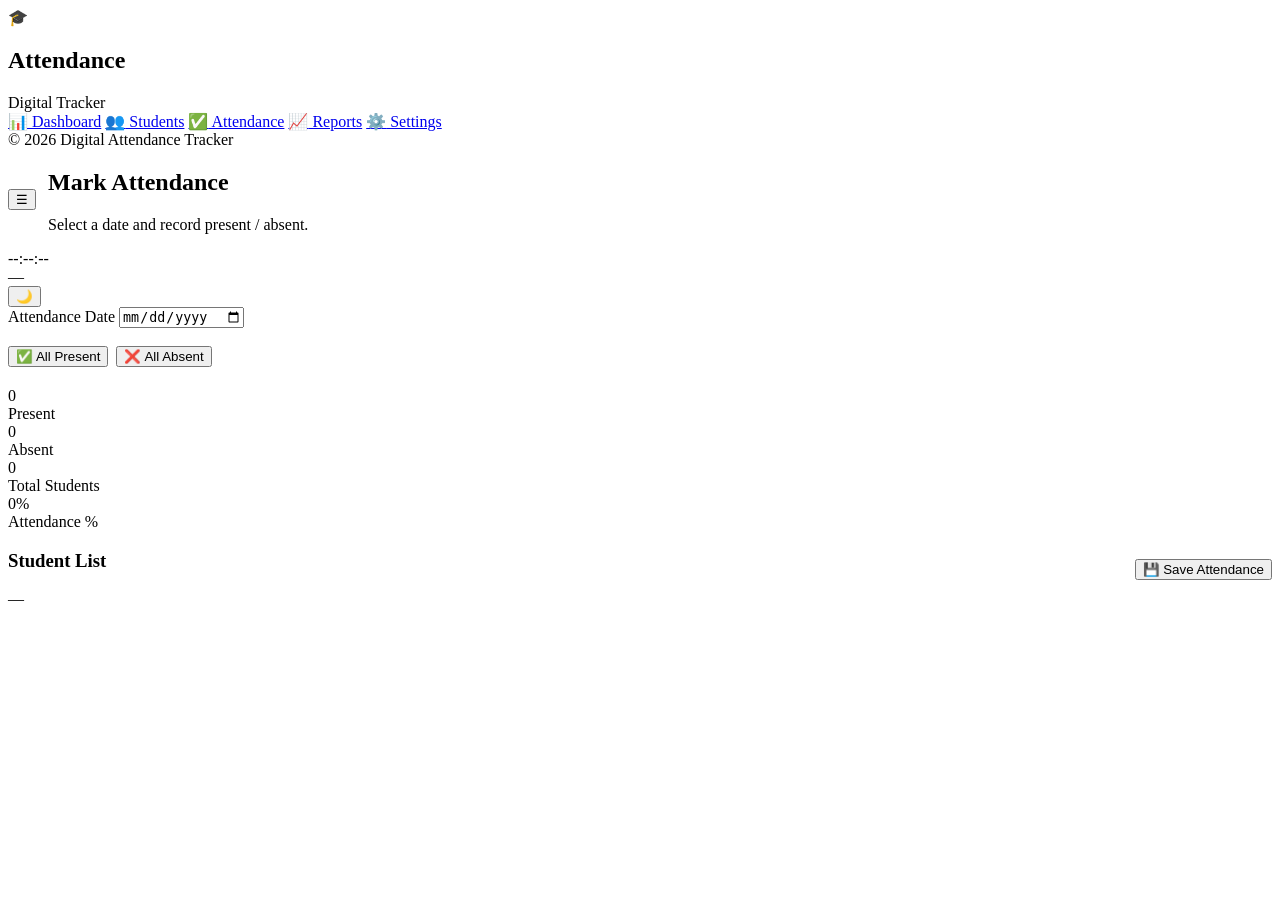
==== index.html @ 2d5b8a32 "Rename attendance.html to index.html" ====
<!DOCTYPE html>
<html lang="en" data-theme="light">
<head>
  <meta charset="UTF-8" />
  <meta name="viewport" content="width=device-width, initial-scale=1.0" />
  <title>Attendance · Digital Attendance Tracker</title>
  <meta name="description" content="Mark and update daily student attendance with present/absent toggles." />
  <link rel="icon" type="image/svg+xml" href="assets/images/favicon.svg" />
  <link rel="stylesheet" href="css/style.css" />
</head>
<body>
  <div id="loader"><div class="spinner"></div></div>

  <div class="app">
    <aside class="sidebar">
      <div class="brand">
        <div class="logo">🎓</div>
        <div><h1>Attendance</h1><span>Digital Tracker</span></div>
      </div>
      <nav class="nav">
        <a href="index.html"><span class="ico">📊</span> Dashboard</a>
        <a href="students.html"><span class="ico">👥</span> Students</a>
        <a href="attendance.html"><span class="ico">✅</span> Attendance</a>
        <a href="reports.html"><span class="ico">📈</span> Reports</a>
        <a href="settings.html"><span class="ico">⚙️</span> Settings</a>
      </nav>
      <div class="sidebar-footer">© 2026 Digital Attendance Tracker</div>
    </aside>
    <div class="backdrop" id="backdrop"></div>

    <main class="main page-enter">
      <header class="topbar">
        <div style="display:flex;align-items:center;gap:12px;">
          <button class="icon-btn hamburger" id="hamburger">☰</button>
          <div class="titles">
            <h2>Mark Attendance</h2>
            <p>Select a date and record present / absent.</p>
          </div>
        </div>
        <div class="topbar-actions">
          <div class="clock-box">
            <div class="time" id="clock-time">--:--:--</div>
            <div class="date" id="clock-date">—</div>
          </div>
          <button class="icon-btn" id="theme-btn" title="Toggle theme"><span id="theme-icon">🌙</span></button>
        </div>
      </header>

      <section class="card" style="margin-bottom:20px;">
        <div class="toolbar" style="margin-bottom:0;">
          <div class="field" style="margin-bottom:0;">
            <label for="att-date">Attendance Date</label>
            <input class="input" type="date" id="att-date" />
          </div>
          <div class="field" style="margin-bottom:0;flex:1;min-width:180px;">
            <label>&nbsp;</label>
            <div style="display:flex;gap:8px;">
              <button class="btn btn-ghost btn-sm" id="all-present">✅ All Present</button>
              <button class="btn btn-ghost btn-sm" id="all-absent">❌ All Absent</button>
            </div>
          </div>
        </div>
      </section>

      <div class="mini-stats">
        <div class="mini-stat">
          <div class="v" id="m-present" style="color:var(--success)">0</div>
          <div class="l">Present</div>
        </div>
        <div class="mini-stat">
          <div class="v" id="m-absent" style="color:var(--danger)">0</div>
          <div class="l">Absent</div>
        </div>
        <div class="mini-stat">
          <div class="v" id="m-total">0</div>
          <div class="l">Total Students</div>
        </div>
        <div class="mini-stat">
          <div class="v" id="m-pct" style="color:var(--brand)">0%</div>
          <div class="l">Attendance %</div>
        </div>
      </div>

      <section class="card">
        <div style="display:flex;justify-content:space-between;align-items:center;margin-bottom:14px;flex-wrap:wrap;gap:10px;">
          <div>
            <h3>Student List</h3>
            <p class="sub" id="att-status" style="margin-bottom:0;">—</p>
          </div>
          <button class="btn btn-primary" id="save-btn">💾 Save Attendance</button>
        </div>
        <div class="att-list" id="att-list"></div>
      </section>
    </main>
  </div>

  <script src="js/storage.js"></script>
  <script src="js/ui.js"></script>
  <script src="js/attendance.js"></script>
</body>
</html>
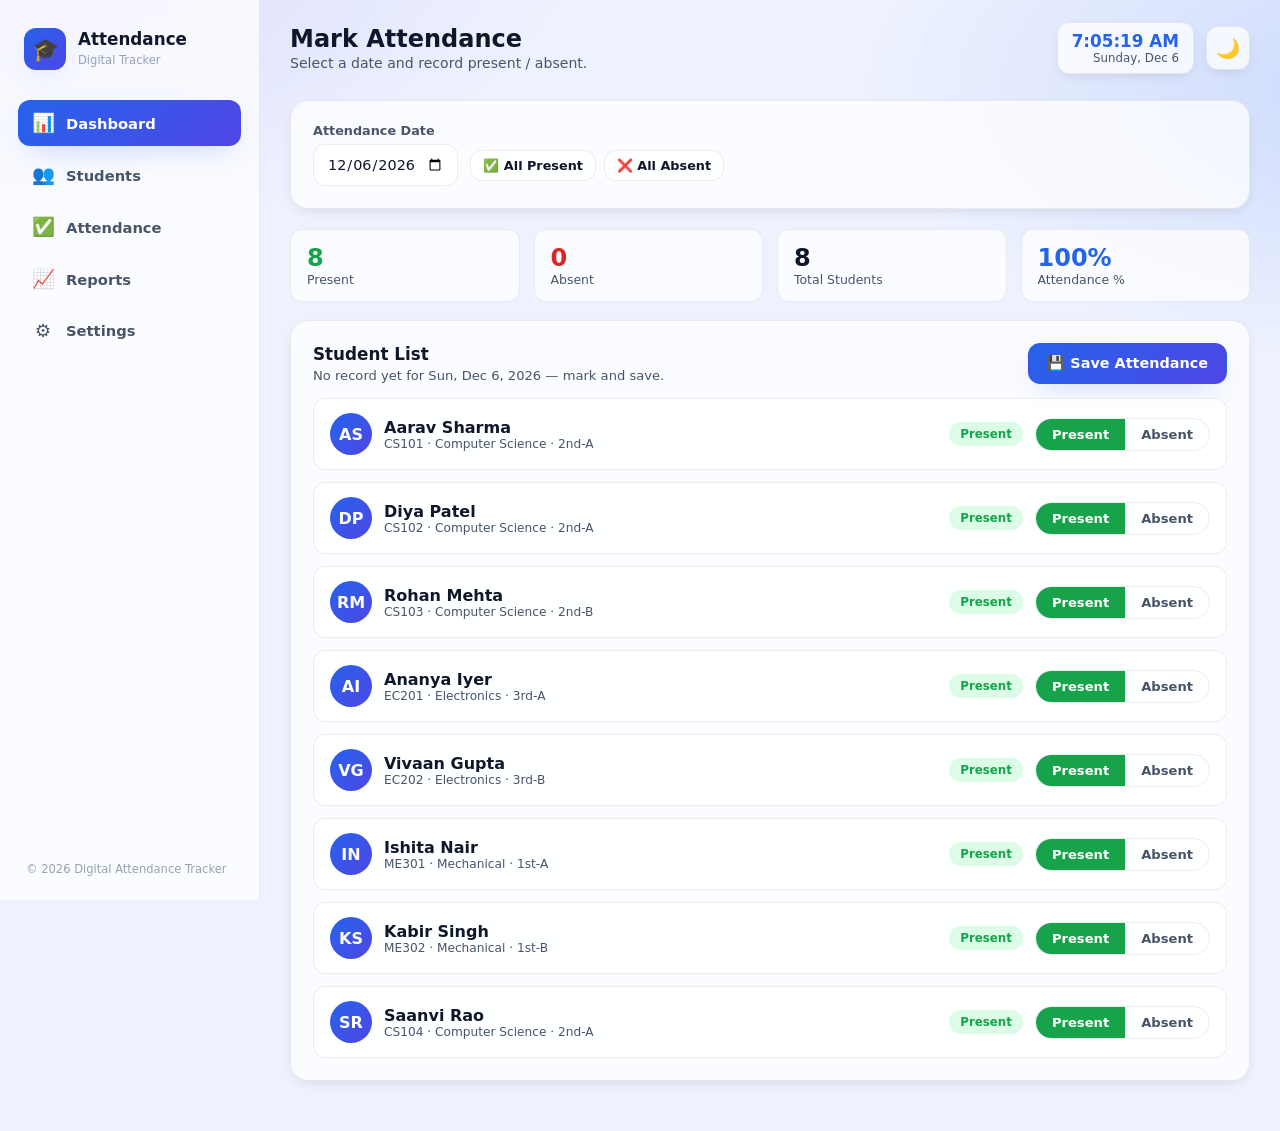
==== commit 7823586b: "Update index.html" ====
--- a/index.html
+++ b/index.html
@@ -6,7 +6,7 @@
   <title>Attendance · Digital Attendance Tracker</title>
   <meta name="description" content="Mark and update daily student attendance with present/absent toggles." />
   <link rel="icon" type="image/svg+xml" href="assets/images/favicon.svg" />
-  <link rel="stylesheet" href="css/style.css" />
+  <link rel="stylesheet" href="style.css" />
 </head>
 <body>
   <div id="loader"><div class="spinner"></div></div>
@@ -94,8 +94,8 @@
     </main>
   </div>
 
-  <script src="js/storage.js"></script>
-  <script src="js/ui.js"></script>
-  <script src="js/attendance.js"></script>
+  <script src="storage.js"></script>
+<script src="ui.js"></script>
+<script src="attendance.js"></script>
 </body>
 </html>
--- a/style.css
+++ b/style.css
@@ -0,0 +1,559 @@
+/* ============================================================
+   Digital Attendance Tracker — Global Stylesheet
+   Pure CSS design system: layout, theme, components.
+   Uses CSS variables for light/dark theming.
+   ============================================================ */
+
+/* ---------- Design tokens (light theme defaults) ---------- */
+:root {
+  --brand: #2563eb;          /* blue */
+  --brand-2: #4f46e5;        /* indigo */
+  --brand-grad: linear-gradient(135deg, #2563eb, #4f46e5);
+  --bg: #eef2ff;
+  --bg-soft: #f8faff;
+  --surface: rgba(255, 255, 255, 0.75);
+  --surface-solid: #ffffff;
+  --text: #0f172a;
+  --text-soft: #475569;
+  --muted: #94a3b8;
+  --border: rgba(15, 23, 42, 0.08);
+  --success: #16a34a;
+  --success-soft: #dcfce7;
+  --danger: #dc2626;
+  --danger-soft: #fee2e2;
+  --warning: #d97706;
+  --shadow: 0 10px 30px -12px rgba(37, 99, 235, 0.35);
+  --shadow-sm: 0 4px 14px -6px rgba(15, 23, 42, 0.18);
+  --radius: 18px;
+  --radius-sm: 12px;
+  --sidebar-w: 260px;
+  --font: "Segoe UI", system-ui, -apple-system, "Helvetica Neue", Arial, sans-serif;
+}
+
+/* ---------- Dark theme ---------- */
+[data-theme="dark"] {
+  --bg: #0b1120;
+  --bg-soft: #0f172a;
+  --surface: rgba(30, 41, 59, 0.65);
+  --surface-solid: #1e293b;
+  --text: #e2e8f0;
+  --text-soft: #cbd5e1;
+  --muted: #64748b;
+  --border: rgba(255, 255, 255, 0.08);
+  --success-soft: rgba(22, 163, 74, 0.18);
+  --danger-soft: rgba(220, 38, 38, 0.18);
+  --shadow: 0 10px 30px -12px rgba(0, 0, 0, 0.6);
+  --shadow-sm: 0 4px 14px -6px rgba(0, 0, 0, 0.5);
+}
+
+/* ---------- Reset ---------- */
+* { box-sizing: border-box; margin: 0; padding: 0; }
+html { scroll-behavior: smooth; }
+body {
+  font-family: var(--font);
+  color: var(--text);
+  background: var(--bg);
+  background-image:
+    radial-gradient(1200px 600px at -10% -10%, rgba(79, 70, 229, 0.18), transparent 60%),
+    radial-gradient(1000px 500px at 110% 10%, rgba(37, 99, 235, 0.18), transparent 55%);
+  background-attachment: fixed;
+  min-height: 100vh;
+  transition: background-color 0.4s ease, color 0.4s ease;
+}
+a { color: inherit; text-decoration: none; }
+ul { list-style: none; }
+button, input, select { font-family: inherit; }
+
+/* ============================================================
+   App shell: sidebar + main
+   ============================================================ */
+.app { display: flex; min-height: 100vh; }
+
+/* ---------- Sidebar ---------- */
+.sidebar {
+  width: var(--sidebar-w);
+  flex-shrink: 0;
+  position: fixed;
+  inset: 0 auto 0 0;
+  background: var(--surface);
+  backdrop-filter: blur(18px);
+  -webkit-backdrop-filter: blur(18px);
+  border-right: 1px solid var(--border);
+  padding: 24px 18px;
+  display: flex;
+  flex-direction: column;
+  gap: 26px;
+  z-index: 50;
+  transition: transform 0.35s cubic-bezier(0.4, 0, 0.2, 1);
+}
+.brand {
+  display: flex;
+  align-items: center;
+  gap: 12px;
+  padding: 4px 6px;
+}
+.brand .logo {
+  width: 42px; height: 42px;
+  border-radius: 12px;
+  background: var(--brand-grad);
+  display: grid; place-items: center;
+  color: #fff; font-size: 22px;
+  box-shadow: var(--shadow);
+}
+.brand h1 { font-size: 1.05rem; line-height: 1.1; }
+.brand span { font-size: 0.72rem; color: var(--muted); }
+
+.nav { display: flex; flex-direction: column; gap: 6px; }
+.nav a {
+  display: flex;
+  align-items: center;
+  gap: 12px;
+  padding: 12px 14px;
+  border-radius: var(--radius-sm);
+  color: var(--text-soft);
+  font-weight: 600;
+  font-size: 0.92rem;
+  transition: all 0.25s ease;
+  position: relative;
+}
+.nav a .ico { font-size: 1.15rem; width: 22px; text-align: center; }
+.nav a:hover { background: rgba(37, 99, 235, 0.1); color: var(--brand); transform: translateX(4px); }
+.nav a.active {
+  background: var(--brand-grad);
+  color: #fff;
+  box-shadow: var(--shadow);
+}
+.sidebar-footer { margin-top: auto; font-size: 0.72rem; color: var(--muted); padding: 0 8px; }
+
+/* ---------- Main area ---------- */
+.main {
+  flex: 1;
+  margin-left: var(--sidebar-w);
+  padding: 22px 30px 50px;
+  min-width: 0;
+}
+
+/* ---------- Topbar ---------- */
+.topbar {
+  display: flex;
+  align-items: center;
+  justify-content: space-between;
+  gap: 16px;
+  margin-bottom: 26px;
+}
+.topbar .titles h2 { font-size: 1.5rem; }
+.topbar .titles p { color: var(--text-soft); font-size: 0.88rem; margin-top: 2px; }
+.topbar-actions { display: flex; align-items: center; gap: 12px; }
+.clock-box {
+  text-align: right;
+  padding: 8px 14px;
+  border-radius: var(--radius-sm);
+  background: var(--surface);
+  backdrop-filter: blur(10px);
+  border: 1px solid var(--border);
+  box-shadow: var(--shadow-sm);
+}
+.clock-box .time { font-weight: 700; font-size: 1.05rem; color: var(--brand); }
+.clock-box .date { font-size: 0.74rem; color: var(--text-soft); }
+
+.icon-btn {
+  width: 44px; height: 44px;
+  border: 1px solid var(--border);
+  background: var(--surface);
+  backdrop-filter: blur(10px);
+  border-radius: 12px;
+  cursor: pointer;
+  font-size: 1.2rem;
+  display: grid; place-items: center;
+  color: var(--text);
+  transition: all 0.25s ease;
+  box-shadow: var(--shadow-sm);
+}
+.icon-btn:hover { transform: translateY(-2px); color: var(--brand); }
+
+.hamburger { display: none; }
+
+/* ============================================================
+   Cards & generic surfaces
+   ============================================================ */
+.card {
+  background: var(--surface);
+  backdrop-filter: blur(16px);
+  -webkit-backdrop-filter: blur(16px);
+  border: 1px solid var(--border);
+  border-radius: var(--radius);
+  box-shadow: var(--shadow-sm);
+  padding: 22px;
+}
+.card h3 { font-size: 1.05rem; margin-bottom: 4px; }
+.card .sub { color: var(--text-soft); font-size: 0.82rem; margin-bottom: 16px; }
+
+/* ---------- Stat cards grid ---------- */
+.stats-grid {
+  display: grid;
+  grid-template-columns: repeat(auto-fit, minmax(220px, 1fr));
+  gap: 18px;
+  margin-bottom: 24px;
+}
+.stat-card {
+  position: relative;
+  overflow: hidden;
+  background: var(--surface);
+  backdrop-filter: blur(16px);
+  border: 1px solid var(--border);
+  border-radius: var(--radius);
+  padding: 22px;
+  box-shadow: var(--shadow-sm);
+  transition: transform 0.3s ease, box-shadow 0.3s ease;
+  animation: rise 0.5s ease both;
+}
+.stat-card:hover { transform: translateY(-6px); box-shadow: var(--shadow); }
+.stat-card .stat-ico {
+  width: 50px; height: 50px;
+  border-radius: 14px;
+  display: grid; place-items: center;
+  font-size: 1.5rem;
+  color: #fff;
+  margin-bottom: 14px;
+}
+.stat-card .value { font-size: 2rem; font-weight: 800; line-height: 1; }
+.stat-card .label { color: var(--text-soft); font-size: 0.85rem; margin-top: 6px; }
+.stat-card::after {
+  content: "";
+  position: absolute;
+  right: -30px; top: -30px;
+  width: 120px; height: 120px;
+  border-radius: 50%;
+  background: rgba(37, 99, 235, 0.08);
+}
+.ico-blue { background: linear-gradient(135deg, #2563eb, #3b82f6); }
+.ico-green { background: linear-gradient(135deg, #16a34a, #22c55e); }
+.ico-red { background: linear-gradient(135deg, #dc2626, #ef4444); }
+.ico-indigo { background: linear-gradient(135deg, #4f46e5, #7c3aed); }
+
+/* ---------- Generic grid helpers ---------- */
+.grid-2 { display: grid; grid-template-columns: 1.4fr 1fr; gap: 18px; }
+.grid-3 { display: grid; grid-template-columns: repeat(auto-fit, minmax(280px, 1fr)); gap: 18px; }
+
+/* ============================================================
+   Buttons
+   ============================================================ */
+.btn {
+  display: inline-flex;
+  align-items: center;
+  gap: 8px;
+  padding: 11px 18px;
+  border: 1px solid transparent;
+  border-radius: 12px;
+  font-weight: 600;
+  font-size: 0.9rem;
+  cursor: pointer;
+  transition: all 0.22s ease;
+}
+.btn:active { transform: scale(0.97); }
+.btn-primary { background: var(--brand-grad); color: #fff; box-shadow: var(--shadow); }
+.btn-primary:hover { filter: brightness(1.08); transform: translateY(-2px); }
+.btn-ghost { background: var(--surface); border-color: var(--border); color: var(--text); }
+.btn-ghost:hover { color: var(--brand); border-color: var(--brand); }
+.btn-success { background: var(--success); color: #fff; }
+.btn-danger { background: var(--danger); color: #fff; }
+.btn-danger:hover { filter: brightness(1.08); }
+.btn-sm { padding: 7px 12px; font-size: 0.8rem; }
+.btn-block { width: 100%; justify-content: center; }
+
+.quick-actions { display: flex; flex-wrap: wrap; gap: 12px; }
+
+/* ============================================================
+   Tables
+   ============================================================ */
+.table-wrap { overflow-x: auto; border-radius: var(--radius-sm); }
+table.data {
+  width: 100%;
+  border-collapse: collapse;
+  font-size: 0.9rem;
+  min-width: 560px;
+}
+table.data thead th {
+  text-align: left;
+  padding: 12px 14px;
+  color: var(--text-soft);
+  font-size: 0.76rem;
+  text-transform: uppercase;
+  letter-spacing: 0.04em;
+  border-bottom: 2px solid var(--border);
+}
+table.data tbody td {
+  padding: 13px 14px;
+  border-bottom: 1px solid var(--border);
+  vertical-align: middle;
+}
+table.data tbody tr { transition: background 0.2s ease; }
+table.data tbody tr:hover { background: rgba(37, 99, 235, 0.06); }
+.row-actions { display: flex; gap: 8px; }
+
+/* ---------- Badges ---------- */
+.badge {
+  display: inline-flex;
+  align-items: center;
+  gap: 5px;
+  padding: 5px 11px;
+  border-radius: 999px;
+  font-size: 0.74rem;
+  font-weight: 700;
+}
+.badge-present { background: var(--success-soft); color: var(--success); }
+.badge-absent { background: var(--danger-soft); color: var(--danger); }
+.badge-neutral { background: rgba(148,163,184,0.18); color: var(--text-soft); }
+
+/* ============================================================
+   Forms / inputs
+   ============================================================ */
+.field { margin-bottom: 14px; }
+.field label { display: block; font-size: 0.8rem; font-weight: 600; margin-bottom: 6px; color: var(--text-soft); }
+.input, select.input {
+  width: 100%;
+  padding: 11px 13px;
+  border: 1px solid var(--border);
+  border-radius: 12px;
+  background: var(--surface-solid);
+  color: var(--text);
+  font-size: 0.9rem;
+  transition: border 0.2s ease, box-shadow 0.2s ease;
+}
+.input:focus, select.input:focus {
+  outline: none;
+  border-color: var(--brand);
+  box-shadow: 0 0 0 3px rgba(37, 99, 235, 0.18);
+}
+.toolbar {
+  display: flex;
+  flex-wrap: wrap;
+  gap: 12px;
+  align-items: center;
+  margin-bottom: 18px;
+}
+.toolbar .search { flex: 1; min-width: 200px; position: relative; }
+.toolbar .search input { padding-left: 38px; }
+.toolbar .search .si {
+  position: absolute; left: 13px; top: 50%; transform: translateY(-50%);
+  color: var(--muted);
+}
+
+/* ============================================================
+   Attendance controls
+   ============================================================ */
+.att-list { display: flex; flex-direction: column; gap: 12px; }
+.att-row {
+  display: flex;
+  align-items: center;
+  justify-content: space-between;
+  gap: 14px;
+  padding: 14px 16px;
+  border: 1px solid var(--border);
+  border-radius: var(--radius-sm);
+  background: var(--surface);
+  flex-wrap: wrap;
+}
+.att-row .who { display: flex; align-items: center; gap: 12px; }
+.avatar {
+  width: 42px; height: 42px;
+  border-radius: 50%;
+  background: var(--brand-grad);
+  color: #fff;
+  display: grid; place-items: center;
+  font-weight: 700;
+}
+.att-row .who small { color: var(--text-soft); display: block; font-size: 0.76rem; }
+.toggle-group { display: inline-flex; border: 1px solid var(--border); border-radius: 999px; overflow: hidden; }
+.toggle-group label { cursor: pointer; }
+.toggle-group input { position: absolute; opacity: 0; pointer-events: none; }
+.toggle-group span {
+  display: inline-block;
+  padding: 8px 16px;
+  font-size: 0.82rem;
+  font-weight: 700;
+  color: var(--text-soft);
+  transition: all 0.2s ease;
+}
+.toggle-group input:checked + span.t-present { background: var(--success); color: #fff; }
+.toggle-group input:checked + span.t-absent { background: var(--danger); color: #fff; }
+
+.mini-stats { display: flex; flex-wrap: wrap; gap: 14px; margin-bottom: 18px; }
+.mini-stat {
+  flex: 1; min-width: 130px;
+  padding: 14px 16px;
+  border-radius: var(--radius-sm);
+  border: 1px solid var(--border);
+  background: var(--surface);
+}
+.mini-stat .v { font-size: 1.5rem; font-weight: 800; }
+.mini-stat .l { font-size: 0.78rem; color: var(--text-soft); }
+
+/* ============================================================
+   Activity / lists
+   ============================================================ */
+.activity { display: flex; flex-direction: column; gap: 4px; }
+.activity li {
+  display: flex; align-items: center; gap: 12px;
+  padding: 11px 6px;
+  border-bottom: 1px solid var(--border);
+  font-size: 0.86rem;
+}
+.activity li:last-child { border-bottom: none; }
+.activity .dot { width: 9px; height: 9px; border-radius: 50%; background: var(--brand); flex-shrink: 0; }
+.activity time { margin-left: auto; color: var(--muted); font-size: 0.74rem; white-space: nowrap; }
+.empty {
+  text-align: center;
+  color: var(--muted);
+  padding: 34px 10px;
+  font-size: 0.9rem;
+}
+
+/* ============================================================
+   Progress bar
+   ============================================================ */
+.progress { height: 12px; border-radius: 999px; background: rgba(148,163,184,0.25); overflow: hidden; }
+.progress > span { display: block; height: 100%; background: var(--brand-grad); border-radius: 999px; transition: width 0.6s ease; }
+
+/* ============================================================
+   Modal
+   ============================================================ */
+.modal-overlay {
+  position: fixed; inset: 0;
+  background: rgba(15, 23, 42, 0.55);
+  backdrop-filter: blur(4px);
+  display: none;
+  align-items: center;
+  justify-content: center;
+  padding: 20px;
+  z-index: 100;
+}
+.modal-overlay.open { display: flex; animation: fade 0.25s ease; }
+.modal {
+  width: 100%;
+  max-width: 460px;
+  background: var(--surface-solid);
+  border: 1px solid var(--border);
+  border-radius: var(--radius);
+  padding: 24px;
+  box-shadow: var(--shadow);
+  animation: pop 0.28s cubic-bezier(0.34, 1.56, 0.64, 1);
+}
+.modal h3 { margin-bottom: 18px; }
+.modal-actions { display: flex; justify-content: flex-end; gap: 10px; margin-top: 18px; }
+
+/* ============================================================
+   Toasts
+   ============================================================ */
+.toast-stack {
+  position: fixed;
+  right: 22px; bottom: 22px;
+  display: flex; flex-direction: column; gap: 10px;
+  z-index: 200;
+}
+.toast {
+  min-width: 240px;
+  padding: 13px 16px;
+  border-radius: 12px;
+  background: var(--surface-solid);
+  border: 1px solid var(--border);
+  border-left: 4px solid var(--brand);
+  box-shadow: var(--shadow);
+  font-size: 0.88rem;
+  display: flex; align-items: center; gap: 10px;
+  animation: slidein 0.3s ease;
+}
+.toast.success { border-left-color: var(--success); }
+.toast.error { border-left-color: var(--danger); }
+.toast.fade-out { animation: slideout 0.3s ease forwards; }
+
+/* ============================================================
+   Loading overlay
+   ============================================================ */
+#loader {
+  position: fixed; inset: 0;
+  background: var(--bg);
+  display: grid; place-items: center;
+  z-index: 500;
+  transition: opacity 0.4s ease;
+}
+#loader.hide { opacity: 0; pointer-events: none; }
+.spinner {
+  width: 52px; height: 52px;
+  border: 5px solid rgba(37, 99, 235, 0.2);
+  border-top-color: var(--brand);
+  border-radius: 50%;
+  animation: spin 0.8s linear infinite;
+}
+
+/* ---------- About / settings rows ---------- */
+.setting-row {
+  display: flex; align-items: center; justify-content: space-between;
+  gap: 16px; padding: 16px 0;
+  border-bottom: 1px solid var(--border);
+}
+.setting-row:last-child { border-bottom: none; }
+.setting-row .desc { font-size: 0.82rem; color: var(--text-soft); margin-top: 3px; }
+
+/* Switch */
+.switch { position: relative; width: 52px; height: 28px; flex-shrink: 0; }
+.switch input { opacity: 0; width: 0; height: 0; }
+.switch .slider {
+  position: absolute; inset: 0; cursor: pointer;
+  background: rgba(148,163,184,0.45);
+  border-radius: 999px; transition: 0.3s;
+}
+.switch .slider::before {
+  content: ""; position: absolute;
+  height: 22px; width: 22px; left: 3px; top: 3px;
+  background: #fff; border-radius: 50%; transition: 0.3s;
+}
+.switch input:checked + .slider { background: var(--brand); }
+.switch input:checked + .slider::before { transform: translateX(24px); }
+
+.about-list { display: grid; gap: 10px; font-size: 0.9rem; }
+.about-list div { display: flex; gap: 8px; }
+.about-list strong { min-width: 110px; color: var(--text-soft); }
+.tags { display: flex; flex-wrap: wrap; gap: 8px; margin-top: 6px; }
+.tag { padding: 5px 11px; border-radius: 999px; background: rgba(37,99,235,0.12); color: var(--brand); font-size: 0.76rem; font-weight: 600; }
+
+.section-title { font-size: 1.05rem; margin: 26px 0 14px; }
+.chart-box { position: relative; height: 300px; }
+
+/* ============================================================
+   Animations
+   ============================================================ */
+@keyframes spin { to { transform: rotate(360deg); } }
+@keyframes fade { from { opacity: 0; } to { opacity: 1; } }
+@keyframes pop { from { opacity: 0; transform: translateY(14px) scale(0.96); } to { opacity: 1; transform: translateY(0) scale(1); } }
+@keyframes rise { from { opacity: 0; transform: translateY(16px); } to { opacity: 1; transform: translateY(0); } }
+@keyframes slidein { from { opacity: 0; transform: translateX(40px); } to { opacity: 1; transform: translateX(0); } }
+@keyframes slideout { to { opacity: 0; transform: translateX(40px); } }
+.page-enter { animation: rise 0.5s ease both; }
+
+/* ============================================================
+   Responsive
+   ============================================================ */
+.backdrop { display: none; }
+@media (max-width: 920px) {
+  .grid-2 { grid-template-columns: 1fr; }
+}
+@media (max-width: 768px) {
+  .sidebar { transform: translateX(-100%); }
+  .sidebar.open { transform: translateX(0); }
+  .main { margin-left: 0; padding: 18px 16px 40px; }
+  .hamburger { display: grid; }
+  .backdrop.show {
+    display: block;
+    position: fixed; inset: 0;
+    background: rgba(15,23,42,0.4);
+    z-index: 40;
+  }
+  .clock-box .date { display: none; }
+  .topbar .titles h2 { font-size: 1.25rem; }
+}
+@media (max-width: 480px) {
+  .stat-card .value { font-size: 1.6rem; }
+  .toast-stack { left: 16px; right: 16px; }
+  .toast { min-width: 0; }
+}
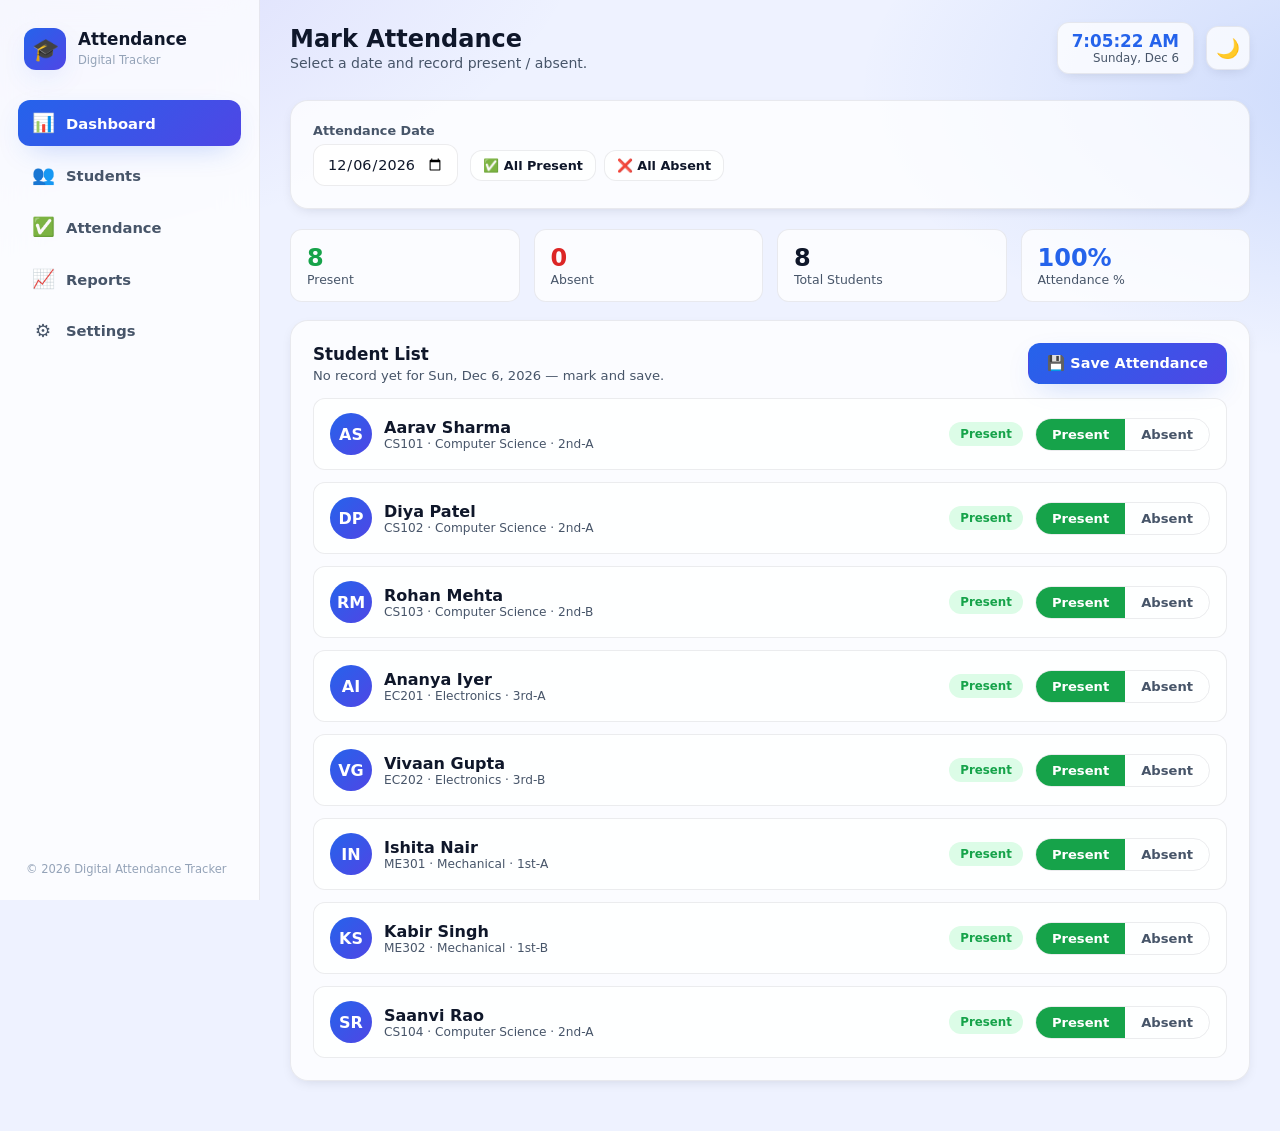
==== commit cc891a9d: "Update index.html" ====
--- a/index.html
+++ b/index.html
@@ -5,7 +5,7 @@
   <meta name="viewport" content="width=device-width, initial-scale=1.0" />
   <title>Attendance · Digital Attendance Tracker</title>
   <meta name="description" content="Mark and update daily student attendance with present/absent toggles." />
-  <link rel="icon" type="image/svg+xml" href="assets/images/favicon.svg" />
+  <link rel="icon" type="image/svg+xml" href="favicon.svg" />
   <link rel="stylesheet" href="style.css" />
 </head>
 <body>
